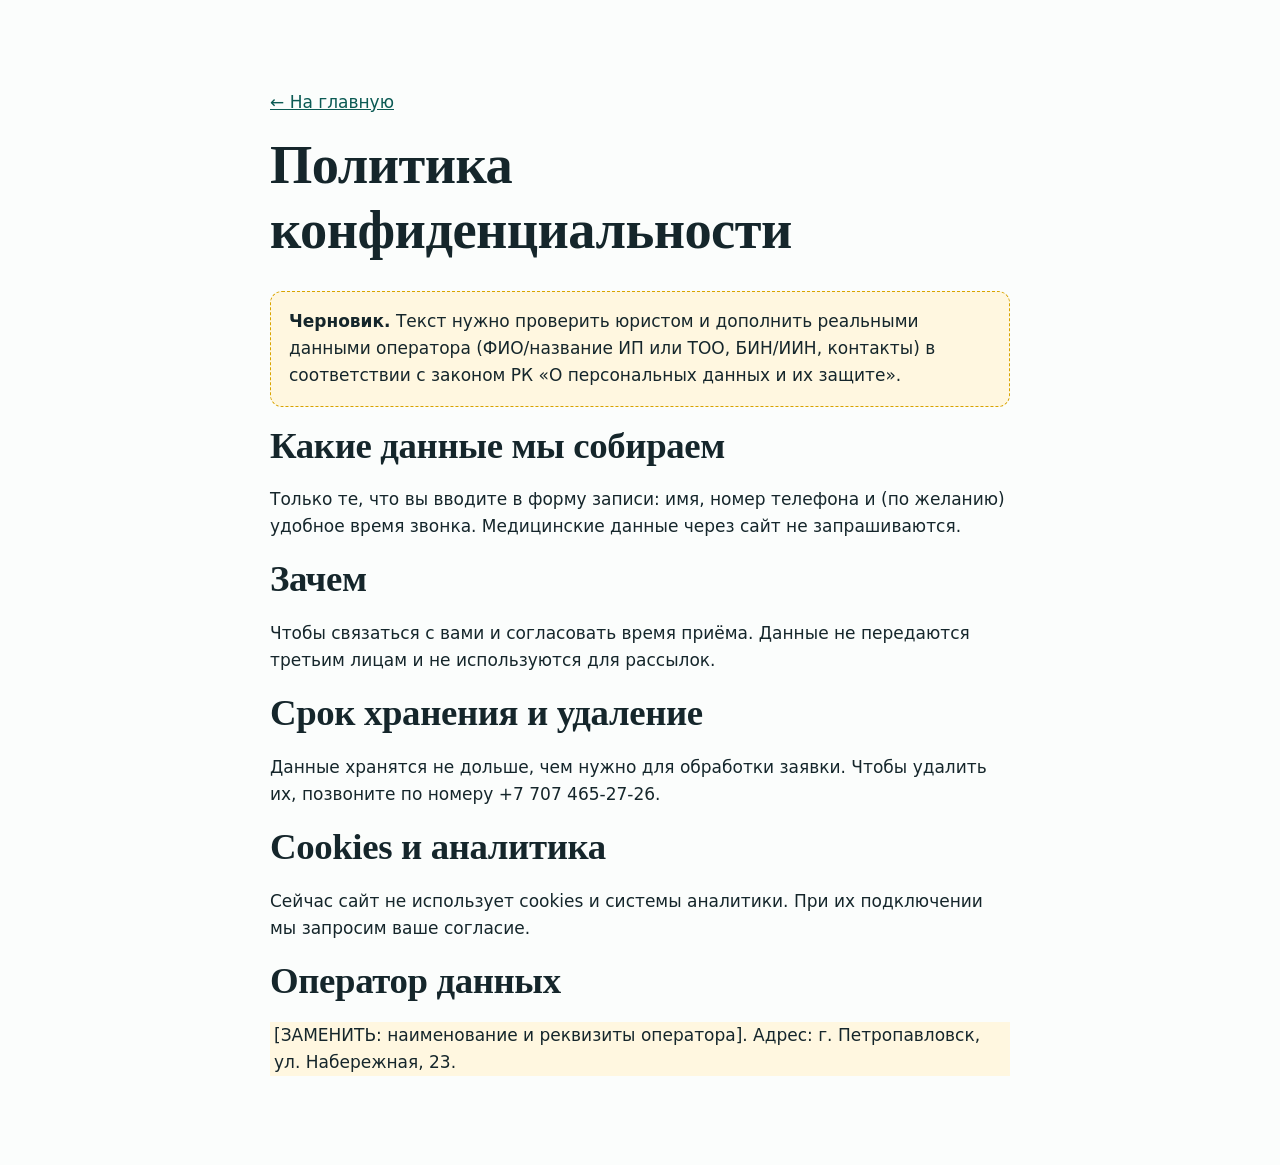
==== privacy.html @ 83c69263 "Первая версия Co-Authored-By: Claude Sonnet 5.5 <noreply@anthropic.com>" ====
<!doctype html>
<html lang="ru">
<head>
<meta charset="utf-8">
<meta name="viewport" content="width=device-width, initial-scale=1">
<title>Политика конфиденциальности — Allabergen</title>
<meta name="description" content="Как кабинет Allabergen обрабатывает персональные данные, оставленные на сайте.">
<meta name="robots" content="noindex">
<link rel="icon" href="favicon.svg" type="image/svg+xml">
<link rel="stylesheet" href="style.css">
</head>
<body>
<main class="sec"><div class="wrap" style="max-width:780px">
<p><a href="index.html">← На главную</a></p>
<h1>Политика конфиденциальности</h1>
<p class="placeholder"><strong>Черновик.</strong> Текст нужно проверить юристом и дополнить реальными данными оператора (ФИО/название ИП или ТОО, БИН/ИИН, контакты) в соответствии с законом РК «О персональных данных и их защите».</p>
<h2>Какие данные мы собираем</h2>
<p>Только те, что вы вводите в форму записи: имя, номер телефона и (по желанию) удобное время звонка. Медицинские данные через сайт не запрашиваются.</p>
<h2>Зачем</h2>
<p>Чтобы связаться с вами и согласовать время приёма. Данные не передаются третьим лицам и не используются для рассылок.</p>
<h2>Срок хранения и удаление</h2>
<p>Данные хранятся не дольше, чем нужно для обработки заявки. Чтобы удалить их, позвоните по номеру +7 707 465-27-26.</p>
<h2>Cookies и аналитика</h2>
<p>Сейчас сайт не использует cookies и системы аналитики. При их подключении мы запросим ваше согласие.</p>
<h2>Оператор данных</h2>
<p class="placeholder-inline">[ЗАМЕНИТЬ: наименование и реквизиты оператора]. Адрес: г. Петропавловск, ул. Набережная, 23.</p>
</div></main>
</body>
</html>
---- style.css ----
:root{
  --teal:#0f766e;--teal-d:#0b5a54;--mint:#e6f4f1;--bg:#fbfdfc;--ink:#15262b;--muted:#4a5c61;--line:#d5e5e1;--warn:#a1301f;
  --r:16px;--sh:0 8px 28px rgba(15,118,110,.10);
}
*,*::before,*::after{box-sizing:border-box}
html{scroll-behavior:smooth;scroll-padding-top:84px}
body{margin:0;font:17px/1.6 "Segoe UI",system-ui,-apple-system,Roboto,Arial,sans-serif;color:var(--ink);background:var(--bg);overflow-x:hidden}
img,svg,iframe{max-width:100%}
h1,h2,h3{font-family:Georgia,"Times New Roman",serif;line-height:1.2;margin:0 0 .5em;letter-spacing:-.01em}
h1{font-size:clamp(2rem,5vw,3.4rem)}
h2{font-size:clamp(1.6rem,3.4vw,2.3rem)}
h3{font-size:1.2rem}
a{color:var(--teal-d)}
a:focus-visible,button:focus-visible,input:focus-visible,summary:focus-visible{outline:3px solid #f2a900;outline-offset:2px;border-radius:6px}
.wrap{max-width:1120px;margin:0 auto;padding:0 20px}
.skip{position:absolute;left:-999px;top:8px;background:#fff;padding:8px 14px;z-index:100}
.skip:focus{left:8px}

/* header */
.header{position:sticky;top:0;z-index:50;background:rgba(251,253,252,.94);backdrop-filter:blur(8px);border-bottom:1px solid var(--line)}
.header__in{display:flex;align-items:center;gap:18px;min-height:68px}
.logo{display:flex;align-items:center;gap:10px;text-decoration:none;color:var(--ink);font-weight:700;font-size:1.15rem;line-height:1.1;margin-right:auto}
.logo small{display:block;font-weight:400;font-size:.72rem;color:var(--muted)}
.nav{display:flex;gap:20px}
.nav a{white-space:nowrap;text-decoration:none;color:var(--ink);font-size:.95rem;padding:6px 0;border-bottom:2px solid transparent;transition:border-color .2s}
.nav a:hover{border-color:var(--teal)}
.burger{display:none;width:44px;height:44px;border:1px solid var(--line);border-radius:12px;background:#fff;flex-direction:column;gap:5px;align-items:center;justify-content:center;cursor:pointer}
.burger span{width:20px;height:2px;background:var(--ink)}

/* buttons */
.btn{white-space:nowrap;display:inline-flex;align-items:center;justify-content:center;min-height:44px;padding:10px 20px;border-radius:999px;background:var(--teal);color:#fff;font:600 1rem/1 inherit;text-decoration:none;border:2px solid var(--teal);cursor:pointer;transition:background .2s,transform .2s,box-shadow .2s}
.btn:hover{background:var(--teal-d);border-color:var(--teal-d);transform:translateY(-1px);box-shadow:var(--sh)}
.btn--ghost{background:transparent;color:var(--teal-d)}
.btn--ghost:hover{background:var(--mint);color:var(--teal-d)}
.btn--lg{min-height:52px;padding:14px 28px;font-size:1.05rem}

/* hero */
.hero{background:linear-gradient(180deg,var(--mint),var(--bg));padding:56px 0 64px}
.hero__in{display:grid;grid-template-columns:1.15fr .85fr;gap:48px;align-items:center}
.eyebrow{color:var(--teal-d);font-weight:600;margin:0 0 12px}
.lead{font-size:1.15rem;color:var(--muted);max-width:34em}
.hero__btns{display:flex;flex-wrap:wrap;gap:12px;margin:26px 0 16px}
.hero__note{font-size:.92rem;color:var(--muted);margin:0}
.hero__photo{aspect-ratio:4/5;border:2px dashed #7bb5ad;border-radius:24px;background:#fff;color:var(--teal-d);display:flex;flex-direction:column;align-items:center;justify-content:center;text-align:center;gap:8px;padding:24px}
.hero__photo span{font-size:.9rem;color:var(--muted);max-width:20em}

/* sections */
.sec{padding:72px 0}
.sec--alt{background:var(--mint)}
.sec__sub{color:var(--muted);max-width:42em;margin:0 0 28px}
.cards{display:grid;grid-template-columns:repeat(auto-fit,minmax(240px,1fr));gap:20px}
.card{background:#fff;border:1px solid var(--line);border-radius:var(--r);padding:26px;transition:transform .25s,box-shadow .25s}
.card:hover{transform:translateY(-4px);box-shadow:var(--sh)}
.card p{margin:0;color:var(--muted)}
.ico{width:38px;height:38px;color:var(--teal);margin-bottom:12px}
.disclaimer{margin:24px 0 0;font-size:.92rem;color:var(--muted)}
.placeholder{background:#fff7e0;border:1px dashed #d9a400;border-radius:12px;padding:16px 18px;max-width:46em}
.placeholder-inline{background:#fff7e0;padding:0 4px}
.spec__name{color:var(--teal-d)}
.why{list-style:none;margin:28px 0 0;padding:0;display:grid;grid-template-columns:repeat(auto-fit,minmax(230px,1fr));gap:20px}
.why li{border-left:4px solid var(--teal);padding:4px 0 4px 16px;color:var(--muted)}
.why strong{display:block;color:var(--ink);font-size:1.08rem}
.steps{list-style:none;margin:28px 0 0;padding:0;display:grid;grid-template-columns:repeat(auto-fit,minmax(260px,1fr));gap:24px}
.steps li{display:flex;gap:16px}
.steps span{flex:none;width:44px;height:44px;border-radius:50%;background:var(--teal);color:#fff;display:grid;place-items:center;font-weight:700}
.steps h3{margin-bottom:.2em}.steps p{margin:0;color:var(--muted)}

/* faq */
.faq{max-width:780px}
details{background:#fff;border:1px solid var(--line);border-radius:12px;margin-bottom:10px;padding:0 18px}
summary{cursor:pointer;font-weight:600;padding:16px 0;list-style:none;display:flex;justify-content:space-between;gap:12px}
summary::after{content:"+";color:var(--teal);font-size:1.4rem;line-height:1}
details[open] summary::after{content:"–"}
summary::-webkit-details-marker{display:none}
details p{margin:0 0 16px;color:var(--muted)}

/* form */
.booking{display:grid;grid-template-columns:1fr 1fr;gap:48px;align-items:start}
.form{background:#fff;border:1px solid var(--line);border-radius:20px;padding:28px;box-shadow:var(--sh)}
.field{margin-bottom:18px}
.field label{display:block;font-weight:600;margin-bottom:6px}
.opt{font-weight:400;color:var(--muted)}
.field input[type=text],.field input[type=tel]{width:100%;min-height:48px;padding:10px 14px;font:inherit;border:1.5px solid #9db8b3;border-radius:12px;background:#fff;color:var(--ink)}
.field input[aria-invalid=true]{border-color:var(--warn)}
.field--check{display:grid;grid-template-columns:24px 1fr;gap:0 10px}
.field--check input{width:22px;height:22px;margin-top:3px;accent-color:var(--teal)}
.field--check label{font-weight:400;font-size:.92rem;margin:0}
.field--check .err{grid-column:2}
.err{color:var(--warn);font-size:.9rem;margin:6px 0 0;min-height:0}
.form__status{margin:14px 0 0;font-weight:600}
.form__status.ok{color:var(--teal-d)}.form__status.bad{color:var(--warn)}

/* contacts */
.contacts{display:grid;grid-template-columns:1fr 1.2fr;gap:40px}
address{font-style:normal}
address p{margin:0 0 16px}
.map iframe{width:100%;height:100%;min-height:340px;border:0;border-radius:var(--r)}

.footer{background:#0d2a2b;color:#cfe3e0;padding:40px 0 96px}
.footer a{color:#fff}
.footer__in{display:grid;grid-template-columns:1fr 1fr;gap:24px}
.footer p{margin:6px 0 0}
.footer__legal{grid-column:1/-1;font-size:.85rem;opacity:.8}

/* mobile bar */
.mbar{display:none}

/* reveal */
.reveal{opacity:0;transform:translateY(16px);transition:opacity .6s ease,transform .6s ease}
.reveal.in{opacity:1;transform:none}
.no-js .reveal{opacity:1;transform:none}

@media (max-width:1020px){
  .hero__in,.booking,.contacts{grid-template-columns:1fr;gap:32px}
  .hero__photo{aspect-ratio:16/10}
  .header__tel{display:none}
  .burger{display:flex}
  .nav{display:none;position:absolute;left:0;right:0;top:100%;flex-direction:column;gap:0;background:#fff;border-bottom:1px solid var(--line);padding:8px 20px 16px}
  .nav.open{display:flex}
  .nav a{padding:14px 0;border-bottom:1px solid var(--line);font-size:1.05rem}
  .header__cta{display:none}
  .sec{padding:52px 0}
  .mbar{display:grid;grid-template-columns:1fr 1fr;gap:10px;position:fixed;left:0;right:0;bottom:0;z-index:60;padding:10px 14px calc(10px + env(safe-area-inset-bottom));background:rgba(255,255,255,.96);border-top:1px solid var(--line)}
  .mbar .btn{min-height:48px}
}
@media (max-width:480px){body{font-size:16px}.form{padding:20px}.footer__in{grid-template-columns:1fr}}

@media (prefers-reduced-motion:reduce){
  html{scroll-behavior:auto}
  *,*::before,*::after{transition-duration:.01ms!important;animation-duration:.01ms!important}
  .reveal{opacity:1;transform:none}
}
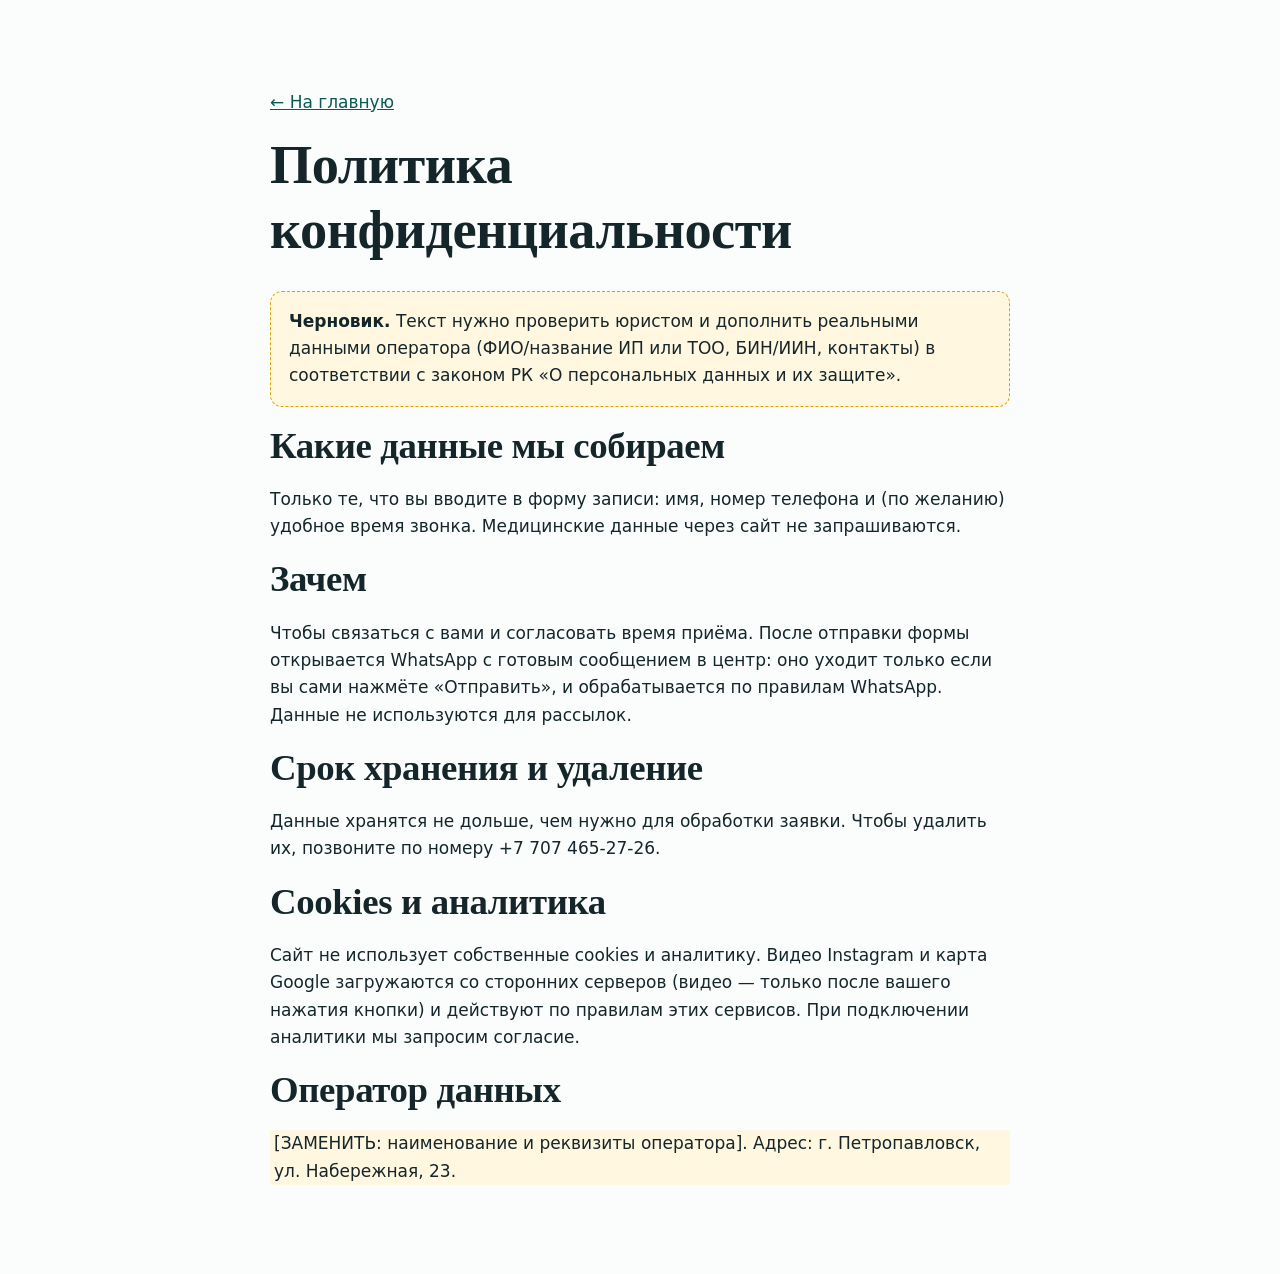
==== commit 3ad3f0af: "Данные из Instagram, хиджама, WhatsApp, видео, больше информации Co-Authored-By: Claude Sonnet 5.5 <" ====
--- a/privacy.html
+++ b/privacy.html
@@ -17,11 +17,11 @@
 <h2>Какие данные мы собираем</h2>
 <p>Только те, что вы вводите в форму записи: имя, номер телефона и (по желанию) удобное время звонка. Медицинские данные через сайт не запрашиваются.</p>
 <h2>Зачем</h2>
-<p>Чтобы связаться с вами и согласовать время приёма. Данные не передаются третьим лицам и не используются для рассылок.</p>
+<p>Чтобы связаться с вами и согласовать время приёма. После отправки формы открывается WhatsApp с готовым сообщением в центр: оно уходит только если вы сами нажмёте «Отправить», и обрабатывается по правилам WhatsApp. Данные не используются для рассылок.</p>
 <h2>Срок хранения и удаление</h2>
 <p>Данные хранятся не дольше, чем нужно для обработки заявки. Чтобы удалить их, позвоните по номеру +7 707 465-27-26.</p>
 <h2>Cookies и аналитика</h2>
-<p>Сейчас сайт не использует cookies и системы аналитики. При их подключении мы запросим ваше согласие.</p>
+<p>Сайт не использует собственные cookies и аналитику. Видео Instagram и карта Google загружаются со сторонних серверов (видео — только после вашего нажатия кнопки) и действуют по правилам этих сервисов. При подключении аналитики мы запросим согласие.</p>
 <h2>Оператор данных</h2>
 <p class="placeholder-inline">[ЗАМЕНИТЬ: наименование и реквизиты оператора]. Адрес: г. Петропавловск, ул. Набережная, 23.</p>
 </div></main>
--- a/style.css
+++ b/style.css
@@ -130,3 +130,32 @@
   *,*::before,*::after{transition-duration:.01ms!important;animation-duration:.01ms!important}
   .reveal{opacity:1;transform:none}
 }
+
+/* v2 */
+.logo img{border-radius:10px;flex:none}
+.btn--wa{background:#128c4a;border-color:#128c4a}
+.btn--wa:hover{background:#0d6e3a;border-color:#0d6e3a}
+.hero__btns .btn{flex:0 1 auto}
+.facts{list-style:none;display:flex;flex-wrap:wrap;gap:12px 28px;margin:0 0 14px;padding:0}
+.facts li{display:flex;flex-direction:column}
+.facts strong{font:700 1.6rem/1.1 Georgia,serif;color:var(--teal-d)}
+.facts span{font-size:.85rem;color:var(--muted)}
+.hero__brand{background:#0d1b1c;color:#e8f3f1;border-radius:24px;padding:36px 28px;text-align:center;display:flex;flex-direction:column;align-items:center;gap:8px}
+.hero__brand img{width:150px;height:150px;border-radius:50%;margin-bottom:8px}
+.hero__brand strong{font:700 1.25rem/1.3 Georgia,serif}
+.hero__brand span{color:#a9c7c2;font-size:.95rem}
+.hero__brand a{color:#fff;margin-top:6px}
+.card__tag{margin-top:12px!important;font-size:.82rem;font-weight:600;color:var(--teal-d)!important}
+.chips{list-style:none;margin:0 0 8px;padding:0;display:flex;flex-wrap:wrap;gap:10px}
+.chips li{background:#fff;border:1px solid var(--line);border-radius:999px;padding:10px 18px}
+.spec{display:grid;grid-template-columns:180px 1fr;gap:36px;align-items:start}
+.spec__logo img{width:160px;height:160px;border-radius:50%}
+.spec__list{padding-left:20px;color:var(--muted)}
+.videos{display:grid;grid-template-columns:repeat(auto-fit,minmax(240px,1fr));gap:20px;margin-bottom:24px}
+.vid{aspect-ratio:9/16;max-height:560px;background:#0d1b1c;border-radius:var(--r);overflow:hidden;display:grid;place-items:center}
+.vid button{background:#fff;border:0;border-radius:999px;padding:12px 20px;font:600 .95rem inherit;color:var(--teal-d);cursor:pointer;min-height:44px}
+.vid iframe{width:100%;height:100%;border:0;background:#fff}
+select{width:100%;min-height:48px;padding:10px 14px;font:inherit;border:1.5px solid #9db8b3;border-radius:12px;background:#fff;color:var(--ink)}
+select:focus-visible{outline:3px solid #f2a900;outline-offset:2px}
+@media (max-width:1020px){.spec{grid-template-columns:1fr}.spec__logo img{width:110px;height:110px}}
+@media (max-width:1020px){.mbar{grid-template-columns:1fr 1fr 1fr}.mbar .btn{padding:10px 8px;font-size:.95rem}}
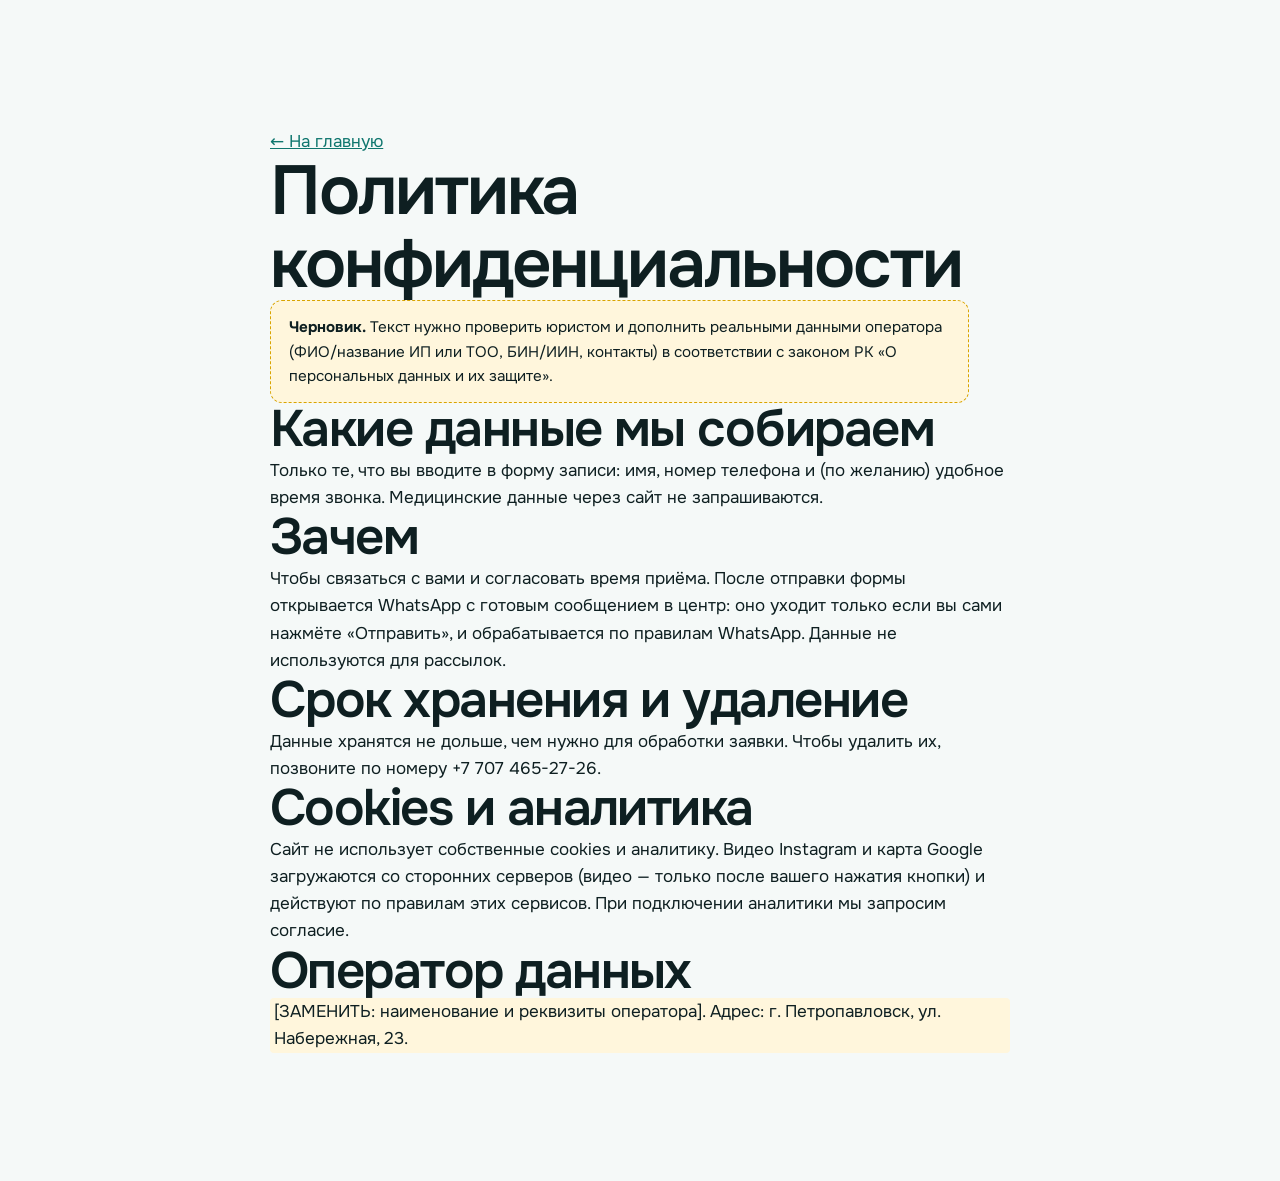
==== commit 70087528: "Новый дизайн: фото центра, логотип, анимации, данные из отзывов Co-Authored-By: Claude Sonnet 5.5 <n" ====
--- a/privacy.html
+++ b/privacy.html
@@ -6,7 +6,7 @@
 <title>Политика конфиденциальности — Allabergen</title>
 <meta name="description" content="Как кабинет Allabergen обрабатывает персональные данные, оставленные на сайте.">
 <meta name="robots" content="noindex">
-<link rel="icon" href="favicon.svg" type="image/svg+xml">
+<link rel="icon" href="images/logo.jpg" type="image/jpeg">
 <link rel="stylesheet" href="style.css">
 </head>
 <body>
--- a/style.css
+++ b/style.css
@@ -1,161 +1,322 @@
+@font-face{font-family:Onest;src:url(fonts/onest-cyr.woff2) format("woff2");font-weight:100 900;font-display:swap;unicode-range:U+0301,U+0400-045F,U+0490-0491,U+04B0-04B1,U+2116}
+@font-face{font-family:Onest;src:url(fonts/onest-lat.woff2) format("woff2");font-weight:100 900;font-display:swap;unicode-range:U+0000-00FF,U+0131,U+0152-0153,U+02BB-02BC,U+02C6,U+02DA,U+02DC,U+2000-206F,U+20AC,U+2122,U+2190-2193,U+2212,U+2215,U+FEFF,U+FFFD}
+
 :root{
-  --teal:#0f766e;--teal-d:#0b5a54;--mint:#e6f4f1;--bg:#fbfdfc;--ink:#15262b;--muted:#4a5c61;--line:#d5e5e1;--warn:#a1301f;
-  --r:16px;--sh:0 8px 28px rgba(15,118,110,.10);
-}
+  --bg:#f5f9f8;--surface:#ffffff;--tint:#e3f0ed;--ink:#0e1f21;--muted:#4a5e61;--line:#cfe0dc;
+  --accent:#0f766e;--accent-h:#0b5a54;--on-accent:#ffffff;--warn:#a1301f;--note:#fff6dc;--note-line:#d9a400;
+  --night:#0c1a1b;--on-night:#e6f1ef;--on-night-muted:#9fb8b4;
+  --r:20px;--r-in:12px;--ease:cubic-bezier(.16,1,.3,1);
+  --shadow:0 18px 50px -18px rgba(15,118,110,.28);
+  --pad:clamp(72px,10vw,136px);
+  color-scheme:light dark;
+}
+@media (prefers-color-scheme:dark){:root{
+  --bg:#0b1516;--surface:#122021;--tint:#0f2223;--ink:#e8f2f0;--muted:#9fb5b2;--line:#213638;
+  --accent:#3fbfae;--accent-h:#62d3c3;--on-accent:#04201d;--warn:#ff9b8a;--note:#2b2610;--note-line:#8a6d00;
+  --shadow:0 18px 50px -18px rgba(0,0,0,.6);
+}}
+
 *,*::before,*::after{box-sizing:border-box}
-html{scroll-behavior:smooth;scroll-padding-top:84px}
-body{margin:0;font:17px/1.6 "Segoe UI",system-ui,-apple-system,Roboto,Arial,sans-serif;color:var(--ink);background:var(--bg);overflow-x:hidden}
-img,svg,iframe{max-width:100%}
-h1,h2,h3{font-family:Georgia,"Times New Roman",serif;line-height:1.2;margin:0 0 .5em;letter-spacing:-.01em}
-h1{font-size:clamp(2rem,5vw,3.4rem)}
-h2{font-size:clamp(1.6rem,3.4vw,2.3rem)}
-h3{font-size:1.2rem}
-a{color:var(--teal-d)}
-a:focus-visible,button:focus-visible,input:focus-visible,summary:focus-visible{outline:3px solid #f2a900;outline-offset:2px;border-radius:6px}
-.wrap{max-width:1120px;margin:0 auto;padding:0 20px}
-.skip{position:absolute;left:-999px;top:8px;background:#fff;padding:8px 14px;z-index:100}
+html{scroll-behavior:smooth;scroll-padding-top:88px;-webkit-text-size-adjust:100%}
+body{margin:0;font:400 17px/1.6 Onest,"Segoe UI",system-ui,-apple-system,Roboto,Arial,sans-serif;color:var(--ink);background:var(--bg);overflow-x:clip;-webkit-font-smoothing:antialiased}
+img,iframe{max-width:100%;display:block}
+h1,h2,h3{margin:0;font-weight:600;letter-spacing:-.03em;line-height:1.05;text-wrap:balance}
+h1{font-size:clamp(2.3rem,5.4vw,4.4rem)}
+h2{font-size:clamp(1.9rem,4vw,3.2rem)}
+h3{font-size:clamp(1.25rem,2.2vw,1.7rem);letter-spacing:-.02em;line-height:1.15}
+p{margin:0}
+a{color:var(--accent)}
+ul,ol{margin:0;padding:0;list-style:none}
+:focus-visible{outline:3px solid #f2a900;outline-offset:3px;border-radius:6px}
+.wrap{max-width:1200px;margin:0 auto;padding:0 20px}
+.skip{position:absolute;left:-999px;top:8px;background:var(--surface);padding:8px 14px;z-index:200}
 .skip:focus{left:8px}
+#top-sentinel{position:absolute;top:0;height:40px;width:1px}
+
+/* scroll progress */
+.progress{position:fixed;inset:0 0 auto 0;height:3px;background:var(--accent);transform-origin:0 50%;transform:scaleX(0);z-index:120}
+@supports (animation-timeline:scroll()){.progress{animation:grow linear both;animation-timeline:scroll(root)}}
+@keyframes grow{to{transform:scaleX(1)}}
 
 /* header */
-.header{position:sticky;top:0;z-index:50;background:rgba(251,253,252,.94);backdrop-filter:blur(8px);border-bottom:1px solid var(--line)}
-.header__in{display:flex;align-items:center;gap:18px;min-height:68px}
-.logo{display:flex;align-items:center;gap:10px;text-decoration:none;color:var(--ink);font-weight:700;font-size:1.15rem;line-height:1.1;margin-right:auto}
-.logo small{display:block;font-weight:400;font-size:.72rem;color:var(--muted)}
-.nav{display:flex;gap:20px}
-.nav a{white-space:nowrap;text-decoration:none;color:var(--ink);font-size:.95rem;padding:6px 0;border-bottom:2px solid transparent;transition:border-color .2s}
-.nav a:hover{border-color:var(--teal)}
-.burger{display:none;width:44px;height:44px;border:1px solid var(--line);border-radius:12px;background:#fff;flex-direction:column;gap:5px;align-items:center;justify-content:center;cursor:pointer}
-.burger span{width:20px;height:2px;background:var(--ink)}
+.header{position:fixed;inset:0 0 auto 0;z-index:100;transition:background .5s var(--ease),box-shadow .5s var(--ease)}
+.header.is-stuck{background:color-mix(in srgb,var(--bg) 86%,transparent);backdrop-filter:blur(14px) saturate(1.4);-webkit-backdrop-filter:blur(14px) saturate(1.4);box-shadow:0 1px 0 var(--line)}
+.header__in{display:flex;align-items:center;gap:22px;height:76px;transition:height .5s var(--ease)}
+.is-stuck .header__in{height:64px}
+.logo{display:flex;align-items:center;gap:12px;text-decoration:none;color:var(--ink);font-weight:600;font-size:1.05rem;line-height:1.15;letter-spacing:-.01em;margin-right:auto}
+.logo img{border-radius:50%;flex:none;transition:transform .6s var(--ease)}
+.logo:hover img{transform:rotate(-8deg) scale(1.06)}
+.logo small{display:block;font-weight:400;font-size:.72rem;color:var(--muted);letter-spacing:0}
+.nav{display:flex;gap:26px}
+.nav a{position:relative;text-decoration:none;color:var(--ink);font-size:.95rem;padding:8px 0;white-space:nowrap}
+.nav a::after{content:"";position:absolute;left:0;right:0;bottom:2px;height:2px;background:var(--accent);transform:scaleX(0);transform-origin:100% 50%;transition:transform .45s var(--ease)}
+.nav a:hover::after,.nav a:focus-visible::after{transform:scaleX(1);transform-origin:0 50%}
+.header__tel{color:var(--ink);text-decoration:none;font-weight:500;white-space:nowrap}
+.burger{display:none;width:46px;height:46px;border:1px solid var(--line);border-radius:50%;background:var(--surface);position:relative;cursor:pointer}
+.burger span{position:absolute;left:13px;right:13px;height:2px;background:var(--ink);transition:transform .45s var(--ease),top .45s var(--ease)}
+.burger span:first-child{top:18px}.burger span:last-child{top:26px}
+.burger[aria-expanded=true] span:first-child{top:22px;transform:rotate(45deg)}
+.burger[aria-expanded=true] span:last-child{top:22px;transform:rotate(-45deg)}
 
 /* buttons */
-.btn{white-space:nowrap;display:inline-flex;align-items:center;justify-content:center;min-height:44px;padding:10px 20px;border-radius:999px;background:var(--teal);color:#fff;font:600 1rem/1 inherit;text-decoration:none;border:2px solid var(--teal);cursor:pointer;transition:background .2s,transform .2s,box-shadow .2s}
-.btn:hover{background:var(--teal-d);border-color:var(--teal-d);transform:translateY(-1px);box-shadow:var(--sh)}
-.btn--ghost{background:transparent;color:var(--teal-d)}
-.btn--ghost:hover{background:var(--mint);color:var(--teal-d)}
-.btn--lg{min-height:52px;padding:14px 28px;font-size:1.05rem}
+.btn{display:inline-flex;align-items:center;justify-content:center;gap:10px;min-height:48px;padding:12px 24px;border-radius:999px;background:var(--accent);color:var(--on-accent);font:600 1rem/1 inherit;text-decoration:none;border:1.5px solid var(--accent);cursor:pointer;white-space:nowrap;transition:background .35s var(--ease),border-color .35s var(--ease),color .35s var(--ease),transform .35s var(--ease),box-shadow .35s var(--ease)}
+.btn i{font-style:normal;transition:transform .45s var(--ease)}
+.btn:hover{background:var(--accent-h);border-color:var(--accent-h);transform:translateY(-2px);box-shadow:var(--shadow)}
+.btn:hover i{transform:translateX(5px)}
+.btn:active{transform:scale(.98)}
+.btn--ghost{background:transparent;color:var(--ink);border-color:var(--line)}
+.btn--ghost:hover{background:var(--surface);color:var(--ink);border-color:var(--accent)}
+.btn--lg{min-height:56px;padding:16px 30px;font-size:1.05rem}
+.btn--sm{min-height:42px;padding:10px 20px;font-size:.95rem}
+.link-arrow{display:inline-flex;gap:8px;font-weight:600;text-decoration:none;border-bottom:1.5px solid currentColor;padding-bottom:3px}
+.link-arrow i{font-style:normal;transition:transform .45s var(--ease)}
+.link-arrow:hover i{transform:translateX(6px)}
 
 /* hero */
-.hero{background:linear-gradient(180deg,var(--mint),var(--bg));padding:56px 0 64px}
-.hero__in{display:grid;grid-template-columns:1.15fr .85fr;gap:48px;align-items:center}
-.eyebrow{color:var(--teal-d);font-weight:600;margin:0 0 12px}
-.lead{font-size:1.15rem;color:var(--muted);max-width:34em}
-.hero__btns{display:flex;flex-wrap:wrap;gap:12px;margin:26px 0 16px}
-.hero__note{font-size:.92rem;color:var(--muted);margin:0}
-.hero__photo{aspect-ratio:4/5;border:2px dashed #7bb5ad;border-radius:24px;background:#fff;color:var(--teal-d);display:flex;flex-direction:column;align-items:center;justify-content:center;text-align:center;gap:8px;padding:24px}
-.hero__photo span{font-size:.9rem;color:var(--muted);max-width:20em}
+.hero{padding:clamp(104px,13vw,150px) 0 clamp(40px,6vw,80px)}
+.hero__in{display:grid;grid-template-columns:1.08fr .92fr;gap:clamp(28px,5vw,72px);align-items:center}
+.eyebrow{font-size:.82rem;font-weight:600;letter-spacing:.14em;text-transform:uppercase;color:var(--accent);margin-bottom:22px}
+.lead{font-size:clamp(1.05rem,1.6vw,1.25rem);color:var(--muted);max-width:32em}
+.hero .lead{margin-top:26px}
+.hero__btns{display:flex;flex-wrap:wrap;gap:12px;margin-top:34px}
+h1 .w{display:inline-block;overflow:hidden;vertical-align:top;padding-bottom:.14em;margin-bottom:-.14em}
+h1 .w>span{display:inline-block}
+.hero__photo{margin:0;border-radius:28px;overflow:hidden;aspect-ratio:4/5;max-height:76vh;justify-self:end;width:100%;box-shadow:var(--shadow);view-timeline:--hero block}
+.hero__photo img{width:100%;height:112%;object-fit:cover;object-position:50% 46%}
+
+/* stats */
+.stats{padding:clamp(28px,5vw,56px) 0 clamp(48px,7vw,88px)}
+.stats__list{display:grid;grid-template-columns:repeat(4,1fr)}
+.stats__list li{padding:6px 24px;border-left:1px solid var(--line)}
+.stats__list li:first-child{padding-left:0;border-left:0}
+.stats strong{display:block;font-size:clamp(2.2rem,5vw,4rem);font-weight:600;letter-spacing:-.04em;line-height:1;white-space:nowrap}
+.stats span{display:block;margin-top:10px;color:var(--muted);font-size:.95rem;max-width:14em}
+.stats__note{margin-top:22px;color:var(--muted);font-size:.85rem}
+
+/* marquee */
+.marquee{overflow:hidden;border-block:1px solid var(--line);padding:22px 0;mask-image:linear-gradient(90deg,transparent,#000 8%,#000 92%,transparent)}
+.marquee__track{display:flex;width:max-content;animation:marquee 46s linear infinite}
+.marquee:hover .marquee__track{animation-play-state:paused}
+.marquee span{font-size:clamp(1.4rem,3vw,2.3rem);font-weight:500;letter-spacing:-.02em;white-space:nowrap;padding-right:1.1em}
+.marquee span::after{content:"/";margin-left:1.1em;color:var(--accent);font-weight:300}
+@keyframes marquee{to{transform:translateX(-50%)}}
 
 /* sections */
-.sec{padding:72px 0}
-.sec--alt{background:var(--mint)}
-.sec__sub{color:var(--muted);max-width:42em;margin:0 0 28px}
-.cards{display:grid;grid-template-columns:repeat(auto-fit,minmax(240px,1fr));gap:20px}
-.card{background:#fff;border:1px solid var(--line);border-radius:var(--r);padding:26px;transition:transform .25s,box-shadow .25s}
-.card:hover{transform:translateY(-4px);box-shadow:var(--sh)}
-.card p{margin:0;color:var(--muted)}
-.ico{width:38px;height:38px;color:var(--teal);margin-bottom:12px}
-.disclaimer{margin:24px 0 0;font-size:.92rem;color:var(--muted)}
-.placeholder{background:#fff7e0;border:1px dashed #d9a400;border-radius:12px;padding:16px 18px;max-width:46em}
-.placeholder-inline{background:#fff7e0;padding:0 4px}
-.spec__name{color:var(--teal-d)}
-.why{list-style:none;margin:28px 0 0;padding:0;display:grid;grid-template-columns:repeat(auto-fit,minmax(230px,1fr));gap:20px}
-.why li{border-left:4px solid var(--teal);padding:4px 0 4px 16px;color:var(--muted)}
-.why strong{display:block;color:var(--ink);font-size:1.08rem}
-.steps{list-style:none;margin:28px 0 0;padding:0;display:grid;grid-template-columns:repeat(auto-fit,minmax(260px,1fr));gap:24px}
-.steps li{display:flex;gap:16px}
-.steps span{flex:none;width:44px;height:44px;border-radius:50%;background:var(--teal);color:#fff;display:grid;place-items:center;font-weight:700}
-.steps h3{margin-bottom:.2em}.steps p{margin:0;color:var(--muted)}
+.sec{padding:var(--pad) 0}
+.sec--tint{background:var(--tint)}
+.sec__sub{color:var(--muted);max-width:40em;margin-top:18px;font-size:1.08rem}
+.disclaimer{margin-top:34px;font-size:.9rem;color:var(--muted);max-width:52em}
+.placeholder{background:var(--note);border:1px dashed var(--note-line);border-radius:var(--r-in);padding:14px 18px;max-width:46em;font-size:.95rem}
+.placeholder-inline{background:var(--note);padding:0 4px;border-radius:4px}
+
+/* services */
+.svc{display:grid;grid-template-columns:.8fr 1.2fr;gap:clamp(28px,5vw,72px);margin-top:clamp(36px,5vw,64px);align-items:start}
+.svc__media{position:sticky;top:104px;aspect-ratio:4/5;max-height:72vh;border-radius:var(--r);overflow:hidden;background:var(--tint)}
+.svc__media img{position:absolute;inset:0;width:100%;height:100%;object-fit:cover;opacity:0;transform:scale(1.08);transition:opacity .9s var(--ease),transform 1.4s var(--ease)}
+.svc__media img.is-on{opacity:1;transform:none}
+.svc__list li{position:relative;padding:26px 0;border-top:1px solid var(--line);transition:padding .6s var(--ease),opacity 1s var(--ease),translate 1s var(--ease)}
+.svc__list li:last-child{border-bottom:1px solid var(--line)}
+.svc__list li::before{content:"";position:absolute;left:0;top:-1px;height:2px;width:100%;background:var(--accent);transform:scaleX(0);transform-origin:0 50%;transition:transform .7s var(--ease)}
+.svc__list h3{transition:color .4s var(--ease)}
+.svc__list p{color:var(--muted);margin-top:8px;max-width:34em}
+.svc__list li.is-on{padding-left:22px}
+.svc__list li.is-on::before{transform:scaleX(1)}
+.svc__list li.is-on h3{color:var(--accent)}
+
+/* chips */
+.help h2{max-width:14em}
+.chips{display:flex;flex-wrap:wrap;gap:12px;margin-top:clamp(32px,5vw,56px)}
+.chips li{font-size:clamp(1.05rem,2.2vw,1.6rem);font-weight:500;letter-spacing:-.02em;padding:.55em 1.1em;border:1.5px solid var(--line);border-radius:999px;background:var(--surface);transition:background .45s var(--ease),color .45s var(--ease),border-color .45s var(--ease),transform .45s var(--ease)}
+.chips li:hover{background:var(--accent);border-color:var(--accent);color:var(--on-accent);transform:translateY(-3px)}
+
+/* gallery */
+.gal__head{display:flex;align-items:end;justify-content:space-between;gap:20px}
+.gal__nav{display:flex;gap:10px}
+.gal__nav button{width:52px;height:52px;border-radius:50%;border:1.5px solid var(--line);background:var(--surface);color:var(--ink);font-size:1.2rem;cursor:pointer;transition:background .35s var(--ease),color .35s var(--ease),border-color .35s var(--ease),transform .35s var(--ease)}
+.gal__nav button:hover{background:var(--accent);border-color:var(--accent);color:var(--on-accent)}
+.gal__nav button:active{transform:scale(.94)}
+.gal{display:flex;gap:18px;overflow-x:auto;scroll-snap-type:x proximity;scrollbar-width:none;padding:clamp(28px,4vw,48px) max(20px,calc((100vw - 1200px)/2 + 20px)) 8px;cursor:grab;scroll-padding-inline:max(20px,calc((100vw - 1200px)/2 + 20px))}
+.gal::-webkit-scrollbar{display:none}
+.gal.is-drag{cursor:grabbing;scroll-snap-type:none}
+.gal figure{margin:0;flex:none;width:clamp(240px,30vw,380px);scroll-snap-align:start}
+.gal__btn{display:block;width:100%;padding:0;border:0;background:var(--tint);border-radius:var(--r);overflow:hidden;aspect-ratio:3/4;cursor:zoom-in}
+.gal__btn img{width:100%;height:100%;object-fit:cover;transition:transform 1.2s var(--ease);-webkit-user-drag:none;user-select:none;pointer-events:none}
+.gal__btn:hover img{transform:scale(1.06)}
+.gal figcaption{margin-top:12px;color:var(--muted);font-size:.95rem}
+
+/* specialist */
+.spec{display:grid;grid-template-columns:minmax(260px,.7fr) 1.3fr;gap:clamp(28px,5vw,72px);align-items:start}
+.spec__card{position:sticky;top:104px;background:var(--night);color:var(--on-night);border-radius:var(--r);padding:44px 28px;text-align:center;display:flex;flex-direction:column;align-items:center;gap:8px}
+.spec__card img{width:150px;height:150px;border-radius:50%;margin-bottom:14px}
+.spec__card strong{font-size:1.3rem;font-weight:600;letter-spacing:.04em;text-transform:uppercase}
+.spec__card span{color:var(--on-night-muted);font-size:.92rem}
+.spec__text .lead{margin-top:20px}
+.spec__facts{margin:34px 0 28px}
+.spec__facts li{display:grid;grid-template-columns:200px 1fr;gap:20px;padding:20px 0;border-top:1px solid var(--line);color:var(--muted)}
+.spec__facts strong{color:var(--ink);font-weight:600}
+.spec__text .placeholder{margin-bottom:28px}
+
+/* steps */
+.steps{display:grid;grid-template-columns:.8fr 1.2fr;gap:clamp(28px,5vw,72px);align-items:start}
+.steps h2{position:sticky;top:110px}
+.steps__list{position:relative;counter-reset:s;view-timeline:--steps block}
+.steps__list::before,.steps__list::after{content:"";position:absolute;left:23px;top:8px;bottom:8px;width:2px;background:var(--line)}
+.steps__list::after{background:var(--accent);transform-origin:50% 0}
+.steps__list li{position:relative;counter-increment:s;padding:0 0 44px 76px}
+.steps__list li:last-child{padding-bottom:0}
+.steps__list li::before{content:counter(s);position:absolute;left:0;top:-6px;width:48px;height:48px;border-radius:50%;background:var(--bg);border:2px solid var(--accent);color:var(--accent);display:grid;place-items:center;font-weight:600;z-index:1}
+.steps__list p{color:var(--muted);margin-top:8px;max-width:32em}
+
+/* videos */
+.videos{display:grid;grid-template-columns:repeat(3,1fr);gap:18px;margin:clamp(32px,5vw,56px) 0 32px}
+.vid{aspect-ratio:9/16;max-height:600px;background:var(--night);border-radius:var(--r);overflow:hidden;position:relative}
+.vid button{position:absolute;inset:0;width:100%;border:0;background:radial-gradient(120% 80% at 50% 0%,#18393a,var(--night));color:var(--on-night);font:500 1rem inherit;cursor:pointer;display:flex;flex-direction:column;align-items:center;justify-content:center;gap:16px}
+.vid button i{width:76px;height:76px;border-radius:50%;border:1.5px solid rgba(255,255,255,.5);position:relative;transition:transform .6s var(--ease),background .6s var(--ease)}
+.vid button i::after{content:"";position:absolute;left:53%;top:50%;translate:-50% -50%;border-style:solid;border-width:11px 0 11px 18px;border-color:transparent transparent transparent #fff}
+.vid button:hover i{transform:scale(1.12);background:rgba(255,255,255,.12)}
+.vid iframe{width:100%;height:100%;border:0;background:#fff;animation:fade .8s var(--ease)}
+@keyframes fade{from{opacity:0}}
+
+/* reviews */
+.rev{display:grid;grid-template-columns:.8fr 1.2fr;gap:clamp(28px,5vw,72px);align-items:start}
+.rev__score{position:sticky;top:110px;display:flex;align-items:end;gap:18px}
+.rev__score strong{font-size:clamp(5rem,13vw,10rem);font-weight:600;letter-spacing:-.06em;line-height:.85;color:var(--accent)}
+.rev__score span{color:var(--muted);padding-bottom:10px}
+.rev__themes{margin-top:34px}
+.rev__themes li{padding:20px 0;border-top:1px solid var(--line);color:var(--muted)}
+.rev__themes strong{display:block;color:var(--ink);font-size:1.15rem;font-weight:600;margin-bottom:4px}
+.rev__dist{margin-top:24px;color:var(--muted);font-size:.95rem;max-width:44em}
 
 /* faq */
-.faq{max-width:780px}
-details{background:#fff;border:1px solid var(--line);border-radius:12px;margin-bottom:10px;padding:0 18px}
-summary{cursor:pointer;font-weight:600;padding:16px 0;list-style:none;display:flex;justify-content:space-between;gap:12px}
-summary::after{content:"+";color:var(--teal);font-size:1.4rem;line-height:1}
-details[open] summary::after{content:"–"}
+.faq{display:grid;grid-template-columns:.8fr 1.2fr;gap:clamp(28px,5vw,72px);align-items:start}
+.faq h2{position:sticky;top:110px}
+details{border-top:1px solid var(--line)}
+details:last-child{border-bottom:1px solid var(--line)}
+summary{cursor:pointer;font-weight:500;font-size:1.12rem;padding:22px 44px 22px 0;list-style:none;position:relative;transition:color .35s var(--ease)}
 summary::-webkit-details-marker{display:none}
-details p{margin:0 0 16px;color:var(--muted)}
+summary:hover{color:var(--accent)}
+summary::before,summary::after{content:"";position:absolute;right:6px;top:50%;width:16px;height:2px;background:currentColor;transition:transform .5s var(--ease)}
+summary::after{transform:rotate(90deg)}
+details[open] summary::after{transform:rotate(0)}
+details p{color:var(--muted);padding:0 44px 24px 0;max-width:40em}
+@supports (interpolate-size:allow-keywords){
+  :root{interpolate-size:allow-keywords}
+  details::details-content{height:0;overflow:clip;opacity:0;transition:height .6s var(--ease),opacity .6s var(--ease),content-visibility .6s allow-discrete}
+  details[open]::details-content{height:auto;opacity:1}
+}
 
 /* form */
-.booking{display:grid;grid-template-columns:1fr 1fr;gap:48px;align-items:start}
-.form{background:#fff;border:1px solid var(--line);border-radius:20px;padding:28px;box-shadow:var(--sh)}
-.field{margin-bottom:18px}
-.field label{display:block;font-weight:600;margin-bottom:6px}
+.booking{display:grid;grid-template-columns:.8fr 1.2fr;gap:clamp(28px,5vw,72px);align-items:start}
+.booking__text{position:sticky;top:110px}
+.booking__alt{margin-top:22px;color:var(--muted)}
+.booking__alt a{font-weight:600;white-space:nowrap}
+.form{background:var(--surface);border:1px solid var(--line);border-radius:var(--r);padding:clamp(22px,4vw,40px);box-shadow:var(--shadow)}
+.field{margin-bottom:20px}
+.field label{display:block;font-weight:500;margin-bottom:8px}
 .opt{font-weight:400;color:var(--muted)}
-.field input[type=text],.field input[type=tel]{width:100%;min-height:48px;padding:10px 14px;font:inherit;border:1.5px solid #9db8b3;border-radius:12px;background:#fff;color:var(--ink)}
+.field input[type=text],.field input[type=tel],select{width:100%;min-height:52px;padding:12px 16px;font:inherit;border:1.5px solid var(--line);border-radius:var(--r-in);background:var(--bg);color:var(--ink);transition:border-color .3s var(--ease),box-shadow .3s var(--ease)}
+.field input::placeholder{color:var(--muted)}
+.field input:focus,select:focus{outline:0;border-color:var(--accent);box-shadow:0 0 0 4px color-mix(in srgb,var(--accent) 22%,transparent)}
 .field input[aria-invalid=true]{border-color:var(--warn)}
-.field--check{display:grid;grid-template-columns:24px 1fr;gap:0 10px}
-.field--check input{width:22px;height:22px;margin-top:3px;accent-color:var(--teal)}
-.field--check label{font-weight:400;font-size:.92rem;margin:0}
+.field--check{display:grid;grid-template-columns:24px 1fr;gap:0 12px}
+.field--check input{width:22px;height:22px;margin:3px 0 0;accent-color:var(--accent)}
+.field--check label{font-weight:400;font-size:.92rem;margin:0;color:var(--muted)}
 .field--check .err{grid-column:2}
-.err{color:var(--warn);font-size:.9rem;margin:6px 0 0;min-height:0}
-.form__status{margin:14px 0 0;font-weight:600}
-.form__status.ok{color:var(--teal-d)}.form__status.bad{color:var(--warn)}
+.err{color:var(--warn);font-size:.9rem;margin-top:6px}
+.err:empty{display:none}
+.form .btn{width:100%}
+.form__status{margin-top:16px;font-weight:500}
+.form__status:empty{display:none}
+.form__status.ok{color:var(--accent)}.form__status.bad{color:var(--warn)}
 
 /* contacts */
-.contacts{display:grid;grid-template-columns:1fr 1.2fr;gap:40px}
-address{font-style:normal}
-address p{margin:0 0 16px}
-.map iframe{width:100%;height:100%;min-height:340px;border:0;border-radius:var(--r)}
-
-.footer{background:#0d2a2b;color:#cfe3e0;padding:40px 0 96px}
-.footer a{color:#fff}
-.footer__in{display:grid;grid-template-columns:1fr 1fr;gap:24px}
-.footer p{margin:6px 0 0}
-.footer__legal{grid-column:1/-1;font-size:.85rem;opacity:.8}
-
-/* mobile bar */
+.contacts{display:grid;grid-template-columns:.8fr 1.2fr;gap:clamp(28px,5vw,72px);align-items:stretch}
+address{font-style:normal;margin:30px 0}
+address p{padding:16px 0;border-top:1px solid var(--line);color:var(--muted)}
+address strong{display:block;color:var(--ink);font-weight:600;font-size:.85rem;letter-spacing:.08em;text-transform:uppercase;margin-bottom:4px}
+address a{color:var(--ink);font-weight:500}
+.map{border-radius:var(--r);overflow:hidden;min-height:420px;background:var(--surface)}
+.map iframe{width:100%;height:100%;min-height:420px;border:0}
+
+/* footer */
+.footer{background:var(--night);color:var(--on-night-muted);padding:64px 0 110px}
+.footer a{color:var(--on-night);text-decoration:none;transition:opacity .3s}
+.footer a:hover{opacity:.7}
+.footer__in{display:grid;grid-template-columns:1.4fr 1fr;gap:32px}
+.footer__brand{display:flex;gap:18px;align-items:center}
+.footer__brand img{border-radius:50%;flex:none}
+.footer__brand strong{color:var(--on-night);font-size:1.15rem;letter-spacing:.04em;text-transform:uppercase}
+.footer__brand p{margin-top:4px;font-size:.92rem}
+.footer__nav{display:grid;gap:8px;justify-items:start}
+.footer__legal{grid-column:1/-1;font-size:.82rem;border-top:1px solid rgba(255,255,255,.12);padding-top:22px}
+
 .mbar{display:none}
 
-/* reveal */
-.reveal{opacity:0;transform:translateY(16px);transition:opacity .6s ease,transform .6s ease}
-.reveal.in{opacity:1;transform:none}
-.no-js .reveal{opacity:1;transform:none}
-
-@media (max-width:1020px){
-  .hero__in,.booking,.contacts{grid-template-columns:1fr;gap:32px}
-  .hero__photo{aspect-ratio:16/10}
-  .header__tel{display:none}
-  .burger{display:flex}
-  .nav{display:none;position:absolute;left:0;right:0;top:100%;flex-direction:column;gap:0;background:#fff;border-bottom:1px solid var(--line);padding:8px 20px 16px}
-  .nav.open{display:flex}
-  .nav a{padding:14px 0;border-bottom:1px solid var(--line);font-size:1.05rem}
-  .header__cta{display:none}
-  .sec{padding:52px 0}
-  .mbar{display:grid;grid-template-columns:1fr 1fr;gap:10px;position:fixed;left:0;right:0;bottom:0;z-index:60;padding:10px 14px calc(10px + env(safe-area-inset-bottom));background:rgba(255,255,255,.96);border-top:1px solid var(--line)}
-  .mbar .btn{min-height:48px}
-}
-@media (max-width:480px){body{font-size:16px}.form{padding:20px}.footer__in{grid-template-columns:1fr}}
-
+/* lightbox */
+.lightbox{border:0;padding:0;background:transparent;max-width:none;max-height:none;width:100vw;height:100dvh;display:none;place-items:center}
+.lightbox[open]{display:grid;animation:fade .4s var(--ease)}
+.lightbox::backdrop{background:rgba(6,14,15,.9)}
+.lightbox img{max-width:92vw;max-height:90dvh;border-radius:var(--r);animation:zoom .6s var(--ease)}
+.lightbox__close{position:fixed;top:18px;right:18px;width:50px;height:50px;border-radius:50%;border:0;background:rgba(255,255,255,.14);color:#fff;font-size:1.7rem;line-height:1;cursor:pointer}
+@keyframes zoom{from{opacity:0;scale:.94}}
+
+/* motion: only when the visitor allows it */
+@media (prefers-reduced-motion:no-preference){
+  .js [data-reveal]{opacity:0;translate:0 30px;transition:opacity 1s var(--ease),translate 1s var(--ease);transition-delay:calc(var(--i,0)*80ms)}
+  .js .svc__list [data-reveal]{transition:padding .6s var(--ease),opacity 1s var(--ease) calc(var(--i,0)*80ms),translate 1s var(--ease) calc(var(--i,0)*80ms)}
+  .js [data-reveal].in{opacity:1;translate:none}
+  .js .chips li:not(.in){opacity:0}
+  .chips li.in{animation:pop .9s var(--ease) backwards;animation-delay:calc(var(--i,0)*60ms)}
+  @keyframes pop{from{opacity:0;scale:.86;translate:0 18px}}
+
+  .hero__a{animation:rise 1.1s var(--ease) both;animation-delay:calc(.15s + var(--d)*90ms)}
+  h1 .w>span{animation:word 1.1s var(--ease) both;animation-delay:calc(.2s + var(--d)*80ms)}
+  .hero__photo{animation:unveil 1.5s var(--ease) .25s both}
+  .hero__photo img{animation:settle 2s var(--ease) .25s both}
+  .header{animation:drop .9s var(--ease) both}
+  @keyframes rise{from{opacity:0;transform:translateY(26px)}}
+  @keyframes word{from{transform:translateY(110%)}}
+  @keyframes unveil{from{clip-path:inset(100% 0 0 0 round 28px)}to{clip-path:inset(0 round 28px)}}
+  @keyframes settle{from{scale:1.25}}
+  @keyframes drop{from{opacity:0;translate:0 -20px}}
+
+  @supports (animation-timeline:view()){
+    .hero__photo img{animation:settle 2s var(--ease) .25s both,drift linear both;animation-timeline:auto,--hero;animation-range:normal,exit 0% exit 100%}
+    @keyframes drift{to{translate:0 -10%}}
+    .steps__list::after{animation:draw linear both;animation-timeline:--steps;animation-range:entry 30% cover 62%}
+    @keyframes draw{from{transform:scaleY(0)}}
+  }
+}
 @media (prefers-reduced-motion:reduce){
   html{scroll-behavior:auto}
-  *,*::before,*::after{transition-duration:.01ms!important;animation-duration:.01ms!important}
-  .reveal{opacity:1;transform:none}
-}
-
-/* v2 */
-.logo img{border-radius:10px;flex:none}
-.btn--wa{background:#128c4a;border-color:#128c4a}
-.btn--wa:hover{background:#0d6e3a;border-color:#0d6e3a}
-.hero__btns .btn{flex:0 1 auto}
-.facts{list-style:none;display:flex;flex-wrap:wrap;gap:12px 28px;margin:0 0 14px;padding:0}
-.facts li{display:flex;flex-direction:column}
-.facts strong{font:700 1.6rem/1.1 Georgia,serif;color:var(--teal-d)}
-.facts span{font-size:.85rem;color:var(--muted)}
-.hero__brand{background:#0d1b1c;color:#e8f3f1;border-radius:24px;padding:36px 28px;text-align:center;display:flex;flex-direction:column;align-items:center;gap:8px}
-.hero__brand img{width:150px;height:150px;border-radius:50%;margin-bottom:8px}
-.hero__brand strong{font:700 1.25rem/1.3 Georgia,serif}
-.hero__brand span{color:#a9c7c2;font-size:.95rem}
-.hero__brand a{color:#fff;margin-top:6px}
-.card__tag{margin-top:12px!important;font-size:.82rem;font-weight:600;color:var(--teal-d)!important}
-.chips{list-style:none;margin:0 0 8px;padding:0;display:flex;flex-wrap:wrap;gap:10px}
-.chips li{background:#fff;border:1px solid var(--line);border-radius:999px;padding:10px 18px}
-.spec{display:grid;grid-template-columns:180px 1fr;gap:36px;align-items:start}
-.spec__logo img{width:160px;height:160px;border-radius:50%}
-.spec__list{padding-left:20px;color:var(--muted)}
-.videos{display:grid;grid-template-columns:repeat(auto-fit,minmax(240px,1fr));gap:20px;margin-bottom:24px}
-.vid{aspect-ratio:9/16;max-height:560px;background:#0d1b1c;border-radius:var(--r);overflow:hidden;display:grid;place-items:center}
-.vid button{background:#fff;border:0;border-radius:999px;padding:12px 20px;font:600 .95rem inherit;color:var(--teal-d);cursor:pointer;min-height:44px}
-.vid iframe{width:100%;height:100%;border:0;background:#fff}
-select{width:100%;min-height:48px;padding:10px 14px;font:inherit;border:1.5px solid #9db8b3;border-radius:12px;background:#fff;color:var(--ink)}
-select:focus-visible{outline:3px solid #f2a900;outline-offset:2px}
-@media (max-width:1020px){.spec{grid-template-columns:1fr}.spec__logo img{width:110px;height:110px}}
-@media (max-width:1020px){.mbar{grid-template-columns:1fr 1fr 1fr}.mbar .btn{padding:10px 8px;font-size:.95rem}}
+  *,*::before,*::after{transition-duration:.01ms!important;animation:none!important}
+  .progress{display:none}
+}
+
+@media (max-width:1020px){
+  .header__tel,.header__cta{display:none}
+  .burger{display:block}
+  .nav{position:fixed;inset:0 0 auto 0;padding:92px 20px 28px;flex-direction:column;gap:0;background:var(--bg);box-shadow:0 30px 60px -30px rgba(0,0,0,.35);transform:translateY(-102%);visibility:hidden;transition:transform .7s var(--ease),visibility 0s .7s;z-index:-1}
+  .nav.open{transform:none;visibility:visible;transition:transform .7s var(--ease)}
+  .nav a{padding:16px 0;border-top:1px solid var(--line);font-size:1.3rem;font-weight:500;letter-spacing:-.02em}
+  .nav a::after{display:none}
+  .hero__in,.svc,.spec,.steps,.rev,.faq,.booking,.contacts{grid-template-columns:1fr}
+  .hero__photo{aspect-ratio:4/3.4;max-height:none}
+  .svc__media,.spec__card,.steps h2,.faq h2,.rev__score,.booking__text{position:static}
+  .svc__media{position:relative;top:auto;aspect-ratio:16/11;max-height:none}
+  .stats__list{grid-template-columns:1fr 1fr;gap:28px 0}
+  .stats__list li:nth-child(odd){padding-left:0;border-left:0}
+  .videos{grid-template-columns:1fr;max-width:380px}
+  .spec__facts li{grid-template-columns:1fr;gap:4px}
+  .footer__in{grid-template-columns:1fr}
+  .mbar{display:grid;grid-template-columns:1fr 1fr 1fr;gap:8px;position:fixed;left:0;right:0;bottom:0;z-index:90;padding:10px 12px calc(10px + env(safe-area-inset-bottom));background:color-mix(in srgb,var(--bg) 90%,transparent);backdrop-filter:blur(12px);-webkit-backdrop-filter:blur(12px);border-top:1px solid var(--line);transform:translateY(110%);transition:transform .7s var(--ease)}
+  .mbar.show{transform:none}
+  .mbar .btn{padding:10px 6px;font-size:.92rem;min-height:48px}
+  .mbar .btn:hover{transform:none;box-shadow:none}
+}
+@media (max-width:520px){
+  body{font-size:16px}
+  .logo small{display:none}
+  .hero__btns .btn{width:100%}
+  .gal figure{width:74vw}
+}
